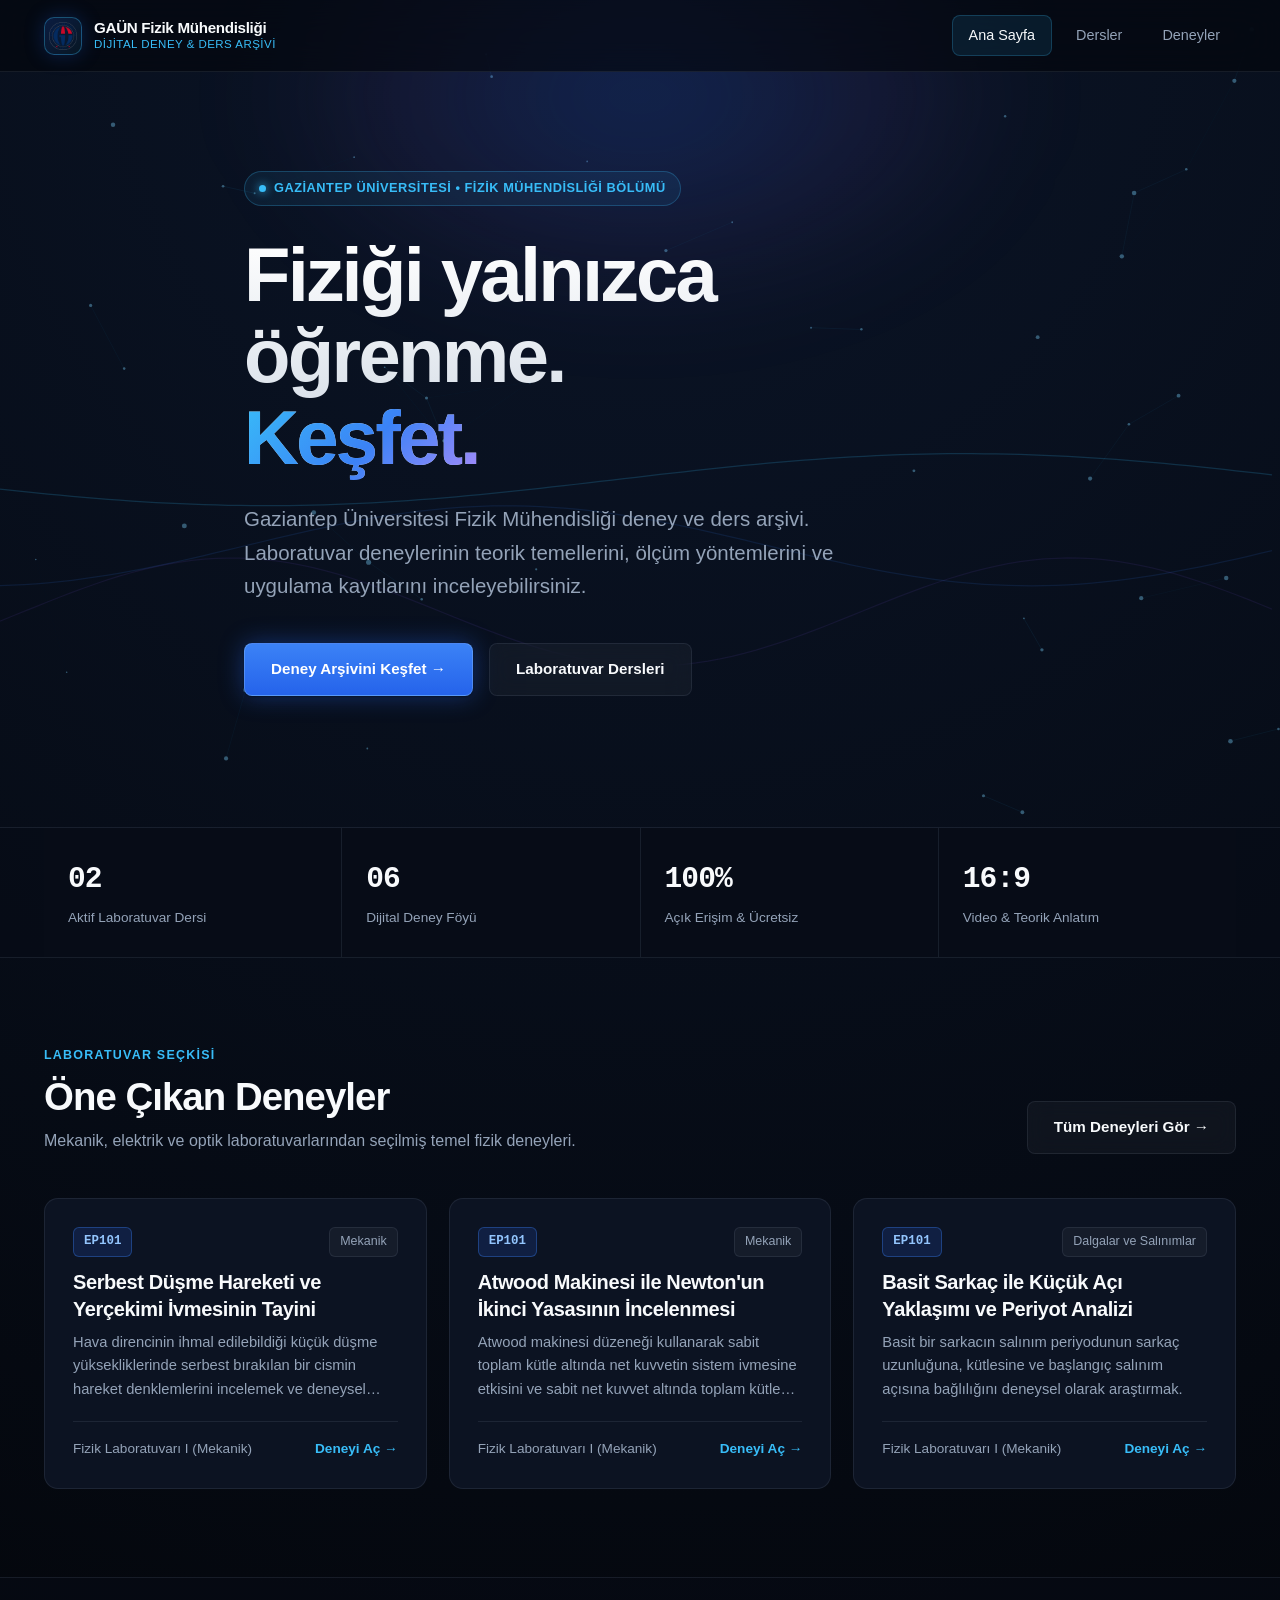
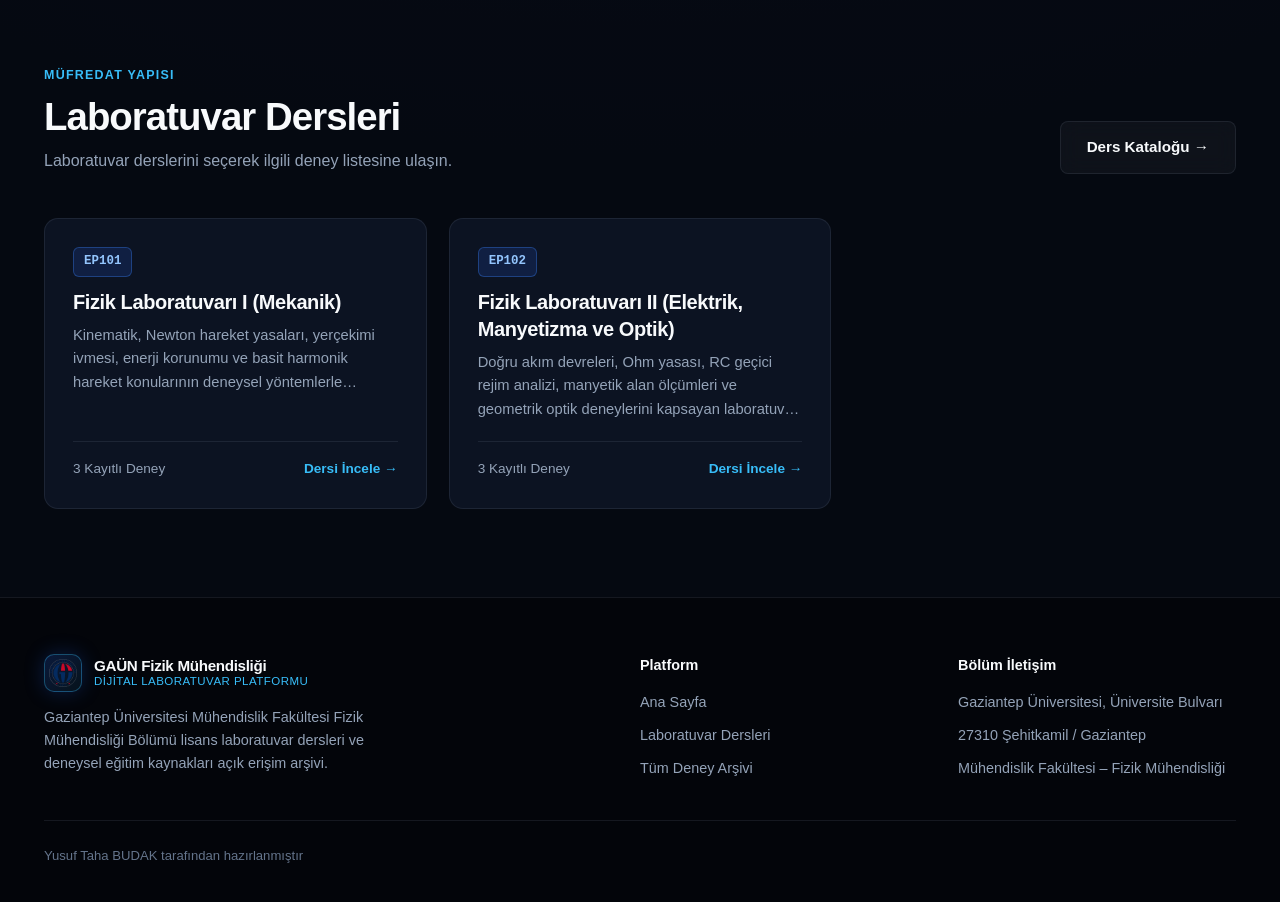
==== index.html @ 33b79657 "Gaün Fizik Müh. Video ve Deney Sitesi" ====
<!DOCTYPE html>
<html lang="tr">
<head>
  <meta charset="UTF-8">
  <meta name="viewport" content="width=device-width, initial-scale=1.0">
  <meta name="description" content="Gaziantep Üniversitesi Fizik Mühendisliği Bölümü dijital deney föyleri, teorik altyapı ve laboratuvar video arşivi.">
  <title>GAÜN Fizik Mühendisliği – Dijital Deney ve Ders Arşivi</title>
  <link rel="stylesheet" href="assets/css/style.css">
</head>
<body data-page="home">
  <header class="site-header">
    <div class="container header-inner">
      <a href="index.html" class="brand" aria-label="GAÜN Fizik Mühendisliği Ana Sayfa">
        <div class="brand-mark">
          <img src="assets/images/logo.png" alt="GAÜN Fizik Mühendisliği Logo">
        </div>
        <div class="brand-text">
          <span class="brand-title">GAÜN Fizik Mühendisliği</span>
          <span class="brand-sub">Dijital Deney &amp; Ders Arşivi</span>
        </div>
      </a>

      <button class="mobile-toggle" aria-label="Menüyü Aç/Kapat" aria-expanded="false">
        <svg width="22" height="22" viewBox="0 0 24 24" fill="none" stroke="currentColor" stroke-width="2">
          <line x1="3" y1="6" x2="21" y2="6"></line>
          <line x1="3" y1="12" x2="21" y2="12"></line>
          <line x1="3" y1="18" x2="21" y2="18"></line>
        </svg>
      </button>

      <nav class="nav-links" aria-label="Ana Menü">
        <a href="index.html" class="nav-link active">Ana Sayfa</a>
        <a href="dersler.html" class="nav-link">Dersler</a>
        <a href="deneyler.html" class="nav-link">Deneyler</a>
      </nav>
    </div>
  </header>

  <main>
    <!-- Sinematik Hero Bölümü -->
    <section class="hero">
      <canvas id="physics-canvas" aria-hidden="true"></canvas>
      <div class="hero-glow" aria-hidden="true"></div>
      <div class="container hero-content">
        <div class="hero-badge">
          <span class="pulse-dot"></span>
          <span>GAZİANTEP ÜNİVERSİTESİ • FİZİK MÜHENDİSLİĞİ BÖLÜMÜ</span>
        </div>
        <h1 class="hero-title">Fiziği yalnızca öğrenme.<br><span>Keşfet.</span></h1>
        <p class="hero-subtitle">
          Gaziantep Üniversitesi Fizik Mühendisliği deney ve ders arşivi. Laboratuvar deneylerinin teorik temellerini, ölçüm yöntemlerini ve uygulama kayıtlarını inceleyebilirsiniz.
        </p>
        <div class="hero-actions">
          <a href="deneyler.html" class="btn btn-primary">Deney Arşivini Keşfet →</a>
          <a href="dersler.html" class="btn btn-secondary">Laboratuvar Dersleri</a>
        </div>
      </div>
    </section>

    <!-- Canlı İstatistik Şeridi -->
    <section class="stats-bar" aria-label="Arşiv Özeti">
      <div class="container">
        <div class="stats-grid">
          <div class="stat-item">
            <span class="stat-value" id="stat-courses">--</span>
            <span class="stat-label">Aktif Laboratuvar Dersi</span>
          </div>
          <div class="stat-item">
            <span class="stat-value" id="stat-experiments">--</span>
            <span class="stat-label">Dijital Deney Föyü</span>
          </div>
          <div class="stat-item">
            <span class="stat-value">100%</span>
            <span class="stat-label">Açık Erişim &amp; Ücretsiz</span>
          </div>
          <div class="stat-item">
            <span class="stat-value">16:9</span>
            <span class="stat-label">Video &amp; Teorik Anlatım</span>
          </div>
        </div>
      </div>
    </section>

    <!-- Öne Çıkan Deneyler -->
    <section class="section">
      <div class="container">
        <div class="section-header">
          <div>
            <span class="section-eyebrow">Laboratuvar Seçkisi</span>
            <h2 class="section-title">Öne Çıkan Deneyler</h2>
            <p class="section-desc">Mekanik, elektrik ve optik laboratuvarlarından seçilmiş temel fizik deneyleri.</p>
          </div>
          <a href="deneyler.html" class="btn btn-secondary">Tüm Deneyleri Gör →</a>
        </div>
        <div class="cards-grid" id="featured-experiments">
          <div class="skeleton"></div>
          <div class="skeleton"></div>
          <div class="skeleton"></div>
        </div>
      </div>
    </section>

    <!-- Laboratuvar Dersleri -->
    <section class="section" style="border-top: 1px solid var(--border-hairline); background: rgba(7, 12, 23, 0.45);">
      <div class="container">
        <div class="section-header">
          <div>
            <span class="section-eyebrow">Müfredat Yapısı</span>
            <h2 class="section-title">Laboratuvar Dersleri</h2>
            <p class="section-desc">Laboratuvar derslerini seçerek ilgili deney listesine ulaşın.</p>
          </div>
          <a href="dersler.html" class="btn btn-secondary">Ders Kataloğu →</a>
        </div>
        <div class="cards-grid" id="home-courses">
          <div class="skeleton"></div>
          <div class="skeleton"></div>
        </div>
      </div>
    </section>
  </main>

  <footer class="site-footer">
    <div class="container">
      <div class="footer-grid">
        <div>
          <div class="brand" style="margin-bottom: 14px;">
            <div class="brand-mark">
              <img src="assets/images/logo.png" alt="GAÜN Fizik Mühendisliği Logo">
            </div>
            <div class="brand-text">
              <span class="brand-title">GAÜN Fizik Mühendisliği</span>
              <span class="brand-sub">Dijital Laboratuvar Platformu</span>
            </div>
          </div>
          <p style="color: var(--text-secondary); font-size: 0.9rem; max-width: 380px;">
            Gaziantep Üniversitesi Mühendislik Fakültesi Fizik Mühendisliği Bölümü lisans laboratuvar dersleri ve deneysel eğitim kaynakları açık erişim arşivi.
          </p>
        </div>

        <div>
          <h4 class="footer-title">Platform</h4>
          <ul class="footer-links">
            <li><a href="index.html">Ana Sayfa</a></li>
            <li><a href="dersler.html">Laboratuvar Dersleri</a></li>
            <li><a href="deneyler.html">Tüm Deney Arşivi</a></li>
          </ul>
        </div>

        <div>
          <h4 class="footer-title">Bölüm İletişim</h4>
          <ul class="footer-links">
            <li>Gaziantep Üniversitesi, Üniversite Bulvarı</li>
            <li>27310 Şehitkamil / Gaziantep</li>
            <li>Mühendislik Fakültesi – Fizik Mühendisliği</li>
          </ul>
        </div>
      </div>

      <div class="footer-bottom">
        <span>Yusuf Taha BUDAK tarafından hazırlanmıştır</span>
      </div>
    </div>
  </footer>
  <script src="assets/js/app.js"></script>
</body>
</html>
---- assets/css/style.css ----
/* ==========================================================================
   GAÜN FİZİK MÜHENDİSLİĞİ – DİJİTAL DENEY VE DERS ARŞİVİ
   Tasarım Sistemi: Linear (Hassasiyet) + Apple (Sinematik Akış) + Lusion (Bilimsel Derinlik)
   ========================================================================== */

:root {
  /* Ana Renk Paleti */
  --bg-void: #04070d;
  --bg-navy: #070c17;
  --bg-surface: #0c1322;
  --bg-surface-elevated: #111b30;
  --bg-glass: rgba(12, 19, 34, 0.72);
  
  /* Vurgu Renkleri */
  --accent-electric: #2563eb;
  --accent-electric-bright: #3b82f6;
  --accent-ice: #38bdf8;
  --accent-ice-glow: rgba(56, 189, 248, 0.18);
  --accent-violet-subtle: rgba(139, 92, 246, 0.14);
  
  /* Metin Hiyerarşisi */
  --text-primary: #f8fafc;
  --text-secondary: #94a3b8;
  --text-muted: #64748b;
  
  /* Kenarlıklar ve Işık Çizgileri */
  --border-hairline: rgba(148, 163, 184, 0.12);
  --border-glow: rgba(56, 189, 248, 0.35);
  
  /* Tipografi (Yerel sistem fallback destekli) */
  --font-sans: 'Inter', 'Geist', -apple-system, BlinkMacSystemFont, 'Segoe UI', Roboto, Oxygen, Ubuntu, Cantarell, sans-serif;
  --font-mono: 'JetBrains Mono', 'Fira Code', ui-monospace, SFMono-Regular, Menlo, Monaco, Consolas, monospace;
  
  /* Boyutlandırma ve Geçişler */
  --container-max: 1240px;
  --header-height: 72px;
  --radius-sm: 8px;
  --radius-md: 14px;
  --radius-lg: 22px;
  --ease-out-expo: cubic-bezier(0.16, 1, 0.3, 1);
  --transition-fast: 0.2s var(--ease-out-expo);
  --transition-smooth: 0.45s var(--ease-out-expo);
}

/* Temel Sıfırlama */
*, *::before, *::after {
  box-sizing: border-box;
  margin: 0;
  padding: 0;
}

html {
  scroll-behavior: smooth;
  background-color: var(--bg-void);
  color: var(--text-primary);
  font-family: var(--font-sans);
  font-size: 16px;
  line-height: 1.6;
  -webkit-font-smoothing: antialiased;
  -moz-osx-font-smoothing: grayscale;
  font-variant-numeric: tabular-nums;
}

body {
  min-height: 100vh;
  display: flex;
  flex-direction: column;
  background: radial-gradient(circle at 50% 0%, #0b1528 0%, var(--bg-void) 68%);
  overflow-x: hidden;
  position: relative;
}

/* Hareket Azaltma Tercihi (Erişilebilirlik) */
@media (prefers-reduced-motion: reduce) {
  *, *::before, *::after {
    animation-duration: 0.01ms !important;
    animation-iteration-count: 1 !important;
    transition-duration: 0.01ms !important;
    scroll-behavior: auto !important;
  }
}

a {
  color: inherit;
  text-decoration: none;
}

button, input, select {
  font-family: inherit;
  color: inherit;
}

/* Konteyner */
.container {
  width: 100%;
  max-width: var(--container-max);
  margin: 0 auto;
  padding: 0 24px;
}

/* ==========================================================================
   AKILLI NAVİGASYON HEADER (Linear + Apple Glass)
   ========================================================================== */
.site-header {
  position: fixed;
  top: 0;
  left: 0;
  right: 0;
  height: var(--header-height);
  z-index: 1000;
  background: rgba(4, 7, 13, 0.65);
  backdrop-filter: blur(18px);
  -webkit-backdrop-filter: blur(18px);
  border-bottom: 1px solid var(--border-hairline);
  transition: background var(--transition-fast), border-color var(--transition-fast);
}

.site-header.scrolled {
  background: rgba(4, 7, 13, 0.88);
  border-bottom-color: rgba(56, 189, 248, 0.2);
}

.header-inner {
  height: 100%;
  display: flex;
  align-items: center;
  justify-content: space-between;
}

.brand {
  display: flex;
  align-items: center;
  gap: 12px;
  font-weight: 600;
  letter-spacing: -0.02em;
}

.brand-mark {
  width: 38px;
  height: 38px;
  border-radius: 10px;
  background: linear-gradient(135deg, rgba(37, 99, 235, 0.22), rgba(56, 189, 248, 0.08));
  border: 1px solid rgba(56, 189, 248, 0.35);
  display: flex;
  align-items: center;
  justify-content: center;
  overflow: hidden;
  padding: 4px;
  box-shadow: 0 0 20px rgba(37, 99, 235, 0.25);
  flex-shrink: 0;
}

.brand-mark img {
  width: 100%;
  height: 100%;
  object-fit: contain;
  display: block;
}

.brand-text {
  display: flex;
  flex-direction: column;
  line-height: 1.2;
}

.brand-title {
  font-size: 0.95rem;
  font-weight: 700;
  color: var(--text-primary);
}

.brand-sub {
  font-size: 0.72rem;
  color: var(--accent-ice);
  font-weight: 500;
  letter-spacing: 0.04em;
  text-transform: uppercase;
}

.nav-links {
  display: flex;
  align-items: center;
  gap: 8px;
}

.nav-link {
  padding: 8px 16px;
  border-radius: var(--radius-sm);
  font-size: 0.9rem;
  font-weight: 500;
  color: var(--text-secondary);
  transition: color var(--transition-fast), background var(--transition-fast);
  position: relative;
}

.nav-link:hover {
  color: var(--text-primary);
  background: rgba(255, 255, 255, 0.04);
}

.nav-link.active {
  color: var(--text-primary);
  background: rgba(56, 189, 248, 0.1);
  border: 1px solid rgba(56, 189, 248, 0.22);
}

/* Mobil Menü Butonu */
.mobile-toggle {
  display: none;
  background: rgba(255, 255, 255, 0.05);
  border: 1px solid var(--border-hairline);
  border-radius: var(--radius-sm);
  padding: 8px 10px;
  cursor: pointer;
  color: var(--text-primary);
}

@media (max-width: 768px) {
  .mobile-toggle {
    display: flex;
    align-items: center;
    justify-content: center;
  }
  .nav-links {
    position: fixed;
    top: var(--header-height);
    left: 0;
    right: 0;
    background: rgba(7, 12, 23, 0.97);
    backdrop-filter: blur(20px);
    flex-direction: column;
    align-items: stretch;
    padding: 20px 24px;
    gap: 10px;
    border-bottom: 1px solid var(--border-hairline);
    transform: translateY(-120%);
    opacity: 0;
    pointer-events: none;
    transition: transform var(--transition-smooth), opacity var(--transition-smooth);
  }
  .nav-links.open {
    transform: translateY(0);
    opacity: 1;
    pointer-events: auto;
  }
  .nav-link {
    padding: 12px 16px;
    font-size: 1rem;
  }
}

/* ==========================================================================
   HERO BÖLÜMÜ (Apple Sinematik + Lusion Dalga/Alan Canvas)
   ========================================================================== */
.hero {
  position: relative;
  min-height: 92vh;
  padding-top: calc(var(--header-height) + 48px);
  padding-bottom: 80px;
  display: flex;
  align-items: center;
  overflow: hidden;
  border-bottom: 1px solid var(--border-hairline);
}

#physics-canvas {
  position: absolute;
  inset: 0;
  width: 100%;
  height: 100%;
  z-index: 0;
  pointer-events: none;
  opacity: 0.85;
}

.hero-glow {
  position: absolute;
  top: -15%;
  left: 50%;
  transform: translateX(-50%);
  width: 780px;
  height: 440px;
  background: radial-gradient(ellipse at center, rgba(37, 99, 235, 0.22), rgba(139, 92, 246, 0.08) 45%, transparent 72%);
  filter: blur(50px);
  z-index: 0;
  pointer-events: none;
}

.hero-content {
  position: relative;
  z-index: 2;
  max-width: 840px;
}

.hero-badge {
  display: inline-flex;
  align-items: center;
  gap: 8px;
  padding: 6px 14px;
  border-radius: 999px;
  background: rgba(56, 189, 248, 0.08);
  border: 1px solid rgba(56, 189, 248, 0.25);
  color: var(--accent-ice);
  font-size: 0.8rem;
  font-weight: 600;
  letter-spacing: 0.04em;
  margin-bottom: 28px;
}

.pulse-dot {
  width: 7px;
  height: 7px;
  border-radius: 50%;
  background: var(--accent-ice);
  box-shadow: 0 0 10px var(--accent-ice);
}

.hero-title {
  font-size: clamp(2.6rem, 6vw, 4.75rem);
  font-weight: 800;
  line-height: 1.07;
  letter-spacing: -0.035em;
  margin-bottom: 24px;
  background: linear-gradient(180deg, #ffffff 0%, #cbd5e1 100%);
  -webkit-background-clip: text;
  -webkit-text-fill-color: transparent;
}

.hero-title span {
  background: linear-gradient(135deg, #38bdf8 0%, #3b82f6 55%, #a78bfa 100%);
  -webkit-background-clip: text;
  -webkit-text-fill-color: transparent;
}

.hero-subtitle {
  font-size: clamp(1.05rem, 2vw, 1.28rem);
  color: var(--text-secondary);
  max-width: 640px;
  line-height: 1.65;
  margin-bottom: 40px;
}

.hero-actions {
  display: flex;
  flex-wrap: wrap;
  gap: 16px;
}

/* Butonlar */
.btn {
  display: inline-flex;
  align-items: center;
  justify-content: center;
  gap: 10px;
  padding: 13px 26px;
  border-radius: var(--radius-sm);
  font-size: 0.95rem;
  font-weight: 600;
  cursor: pointer;
  transition: all var(--transition-fast);
  border: 1px solid transparent;
}

.btn-primary {
  background: linear-gradient(180deg, #3b82f6 0%, #2563eb 100%);
  color: #ffffff;
  box-shadow: 0 1px 2px rgba(0, 0, 0, 0.4), 0 0 24px rgba(37, 99, 235, 0.4);
  border-color: rgba(147, 197, 253, 0.35);
}

.btn-primary:hover {
  transform: translateY(-2px);
  box-shadow: 0 6px 28px rgba(56, 189, 248, 0.45);
}

.btn-secondary {
  background: rgba(255, 255, 255, 0.04);
  color: var(--text-primary);
  border-color: var(--border-hairline);
  backdrop-filter: blur(10px);
}

.btn-secondary:hover {
  background: rgba(255, 255, 255, 0.08);
  border-color: rgba(56, 189, 248, 0.35);
  transform: translateY(-2px);
}

/* ==========================================================================
   İSTATİSTİK ŞERİDİ & BÖLÜM YAPISI
   ========================================================================== */
.stats-bar {
  border-bottom: 1px solid var(--border-hairline);
  background: rgba(7, 12, 23, 0.55);
}

.stats-grid {
  display: grid;
  grid-template-columns: repeat(4, 1fr);
  gap: 1px;
  background: var(--border-hairline);
}

.stat-item {
  background: var(--bg-navy);
  padding: 28px 24px;
  display: flex;
  flex-direction: column;
  gap: 4px;
}

.stat-value {
  font-size: 1.85rem;
  font-weight: 700;
  letter-spacing: -0.03em;
  color: var(--text-primary);
  font-family: var(--font-mono);
}

.stat-label {
  font-size: 0.85rem;
  color: var(--text-secondary);
}

@media (max-width: 768px) {
  .stats-grid {
    grid-template-columns: repeat(2, 1fr);
  }
}

.section {
  padding: 88px 0;
}

.section-header {
  display: flex;
  align-items: flex-end;
  justify-content: space-between;
  gap: 20px;
  margin-bottom: 44px;
  flex-wrap: wrap;
}

.section-eyebrow {
  font-size: 0.78rem;
  font-weight: 700;
  text-transform: uppercase;
  letter-spacing: 0.1em;
  color: var(--accent-ice);
  margin-bottom: 8px;
  display: block;
}

.section-title {
  font-size: clamp(1.75rem, 3.2vw, 2.4rem);
  font-weight: 700;
  letter-spacing: -0.025em;
  line-height: 1.2;
}

.section-desc {
  color: var(--text-secondary);
  max-width: 560px;
  margin-top: 8px;
}

/* ==========================================================================
   KART TASARIMLARI (Linear Hairline + Lusion Mouse Spotlight)
   ========================================================================== */
.cards-grid {
  display: grid;
  grid-template-columns: repeat(auto-fill, minmax(340px, 1fr));
  gap: 22px;
}

@media (max-width: 480px) {
  .cards-grid {
    grid-template-columns: 1fr;
  }
}

.card {
  position: relative;
  background: var(--bg-surface);
  border: 1px solid var(--border-hairline);
  border-radius: var(--radius-md);
  padding: 28px;
  display: flex;
  flex-direction: column;
  justify-content: space-between;
  gap: 20px;
  transition: transform var(--transition-smooth), border-color var(--transition-fast), box-shadow var(--transition-smooth);
  overflow: hidden;
}

.card::before {
  content: "";
  position: absolute;
  inset: 0;
  background: radial-gradient(500px circle at var(--mouse-x, 50%) var(--mouse-y, 0%), rgba(56, 189, 248, 0.09), transparent 45%);
  opacity: 0;
  transition: opacity 0.3s ease;
  pointer-events: none;
}

.card:hover {
  transform: translateY(-4px);
  border-color: var(--border-glow);
  box-shadow: 0 18px 40px -15px rgba(2, 6, 23, 0.9), 0 0 24px rgba(37, 99, 235, 0.12);
}

.card:hover::before {
  opacity: 1;
}

.card-meta-top {
  display: flex;
  align-items: center;
  justify-content: space-between;
  gap: 10px;
  flex-wrap: wrap;
}

.code-badge {
  font-family: var(--font-mono);
  font-size: 0.78rem;
  font-weight: 600;
  padding: 4px 10px;
  border-radius: 6px;
  background: rgba(37, 99, 235, 0.16);
  border: 1px solid rgba(59, 130, 246, 0.35);
  color: #93c5fd;
}

.term-badge {
  font-size: 0.78rem;
  color: var(--text-secondary);
  background: rgba(255, 255, 255, 0.04);
  padding: 4px 10px;
  border-radius: 6px;
  border: 1px solid var(--border-hairline);
}

.card-title {
  font-size: 1.25rem;
  font-weight: 700;
  letter-spacing: -0.02em;
  color: var(--text-primary);
  margin-top: 12px;
  line-height: 1.35;
}

.card-desc {
  font-size: 0.92rem;
  color: var(--text-secondary);
  line-height: 1.6;
  margin-top: 8px;
  display: -webkit-box;
  -webkit-line-clamp: 3;
  -webkit-box-orient: vertical;
  overflow: hidden;
}

.card-footer {
  padding-top: 16px;
  border-top: 1px solid var(--border-hairline);
  display: flex;
  align-items: center;
  justify-content: space-between;
  gap: 12px;
  font-size: 0.85rem;
  color: var(--text-secondary);
}

.card-action {
  color: var(--accent-ice);
  font-weight: 600;
  display: inline-flex;
  align-items: center;
  gap: 6px;
  white-space: nowrap;
  transition: gap var(--transition-fast);
}

.card:hover .card-action {
  gap: 10px;
}

/* ==========================================================================
   FİLTRELEME ÇUBUĞU
   ========================================================================== */
.page-hero {
  padding-top: calc(var(--header-height) + 56px);
  padding-bottom: 44px;
  border-bottom: 1px solid var(--border-hairline);
  background: linear-gradient(180deg, rgba(12, 19, 34, 0.8) 0%, rgba(4, 7, 13, 0) 100%);
}

.filter-bar {
  display: grid;
  grid-template-columns: 1fr 1fr;
  gap: 14px;
  margin-bottom: 36px;
  background: var(--bg-surface);
  padding: 18px;
  border-radius: var(--radius-md);
  border: 1px solid var(--border-hairline);
}

@media (max-width: 560px) {
  .filter-bar {
    grid-template-columns: 1fr;
  }
}

.input-control, .select-control {
  width: 100%;
  background: var(--bg-navy);
  border: 1px solid var(--border-hairline);
  border-radius: var(--radius-sm);
  padding: 11px 14px;
  font-size: 0.92rem;
  color: var(--text-primary);
  outline: none;
  transition: border-color var(--transition-fast), box-shadow var(--transition-fast);
}

.input-control:focus, .select-control:focus {
  border-color: var(--accent-ice);
  box-shadow: 0 0 0 3px rgba(56, 189, 248, 0.14);
}

/* ==========================================================================
   DENEY DETAY SAYFASI & VİDEO OYNATICI
   ========================================================================== */
.breadcrumb {
  display: flex;
  align-items: center;
  flex-wrap: wrap;
  gap: 8px;
  font-size: 0.85rem;
  color: var(--text-secondary);
  margin-bottom: 24px;
}

.breadcrumb a:hover {
  color: var(--accent-ice);
}

.detail-header {
  margin-bottom: 36px;
}

.detail-title {
  font-size: clamp(2rem, 4vw, 3.1rem);
  font-weight: 800;
  letter-spacing: -0.03em;
  line-height: 1.15;
  margin: 14px 0 20px;
}

.meta-pills {
  display: flex;
  flex-wrap: wrap;
  gap: 12px;
}

.meta-pill {
  display: inline-flex;
  align-items: center;
  gap: 8px;
  padding: 8px 14px;
  background: var(--bg-surface);
  border: 1px solid var(--border-hairline);
  border-radius: var(--radius-sm);
  font-size: 0.88rem;
  color: var(--text-secondary);
}

.meta-pill strong {
  color: var(--text-primary);
  font-weight: 600;
}

/* Responsive 16:9 Video Alanı */
.video-stage {
  background: #020408;
  border: 1px solid var(--border-hairline);
  border-radius: var(--radius-lg);
  overflow: hidden;
  box-shadow: 0 24px 60px rgba(0, 0, 0, 0.75);
  margin-bottom: 44px;
}

.video-aspect {
  position: relative;
  width: 100%;
  padding-top: 56.25%;
  background: radial-gradient(circle at center, #0c1629 0%, #03060c 100%);
}

.video-aspect video,
.video-aspect iframe {
  position: absolute;
  inset: 0;
  width: 100%;
  height: 100%;
  border: 0;
  object-fit: contain;
}

.video-placeholder {
  position: absolute;
  inset: 0;
  display: flex;
  flex-direction: column;
  align-items: center;
  justify-content: center;
  text-align: center;
  padding: 24px;
  gap: 14px;
}

.video-caption {
  padding: 14px 22px;
  background: var(--bg-surface);
  border-top: 1px solid var(--border-hairline);
  display: flex;
  align-items: center;
  justify-content: space-between;
  font-size: 0.85rem;
  color: var(--text-secondary);
}

/* Uyarı Kutusu */
.warning-banner {
  background: rgba(245, 158, 11, 0.09);
  border: 1px solid rgba(245, 158, 11, 0.35);
  border-left: 4px solid #f59e0b;
  border-radius: var(--radius-md);
  padding: 18px 22px;
  margin-bottom: 36px;
  display: flex;
  gap: 14px;
  align-items: flex-start;
  color: #fde68a;
}

/* İçerik Izgarası */
.experiment-layout {
  display: grid;
  grid-template-columns: 2fr 1fr;
  gap: 32px;
  align-items: start;
}

@media (max-width: 920px) {
  .experiment-layout {
    grid-template-columns: 1fr;
  }
}

.content-block {
  background: var(--bg-surface);
  border: 1px solid var(--border-hairline);
  border-radius: var(--radius-md);
  padding: 30px;
  margin-bottom: 24px;
}

.content-block h2 {
  font-size: 1.25rem;
  font-weight: 700;
  letter-spacing: -0.015em;
  margin-bottom: 16px;
  display: flex;
  align-items: center;
  gap: 10px;
  color: var(--text-primary);
}

.content-block p {
  color: var(--text-secondary);
  line-height: 1.78;
  white-space: pre-line;
}

.quantities-list {
  display: flex;
  flex-wrap: wrap;
  gap: 10px;
}

.quantity-tag {
  font-family: var(--font-mono);
  font-size: 0.85rem;
  padding: 8px 14px;
  border-radius: var(--radius-sm);
  background: rgba(56, 189, 248, 0.08);
  border: 1px solid rgba(56, 189, 248, 0.25);
  color: #bae6fd;
}

.materials-list {
  list-style: none;
  display: flex;
  flex-direction: column;
  gap: 10px;
}

.materials-list li {
  padding: 10px 14px;
  background: var(--bg-navy);
  border: 1px solid var(--border-hairline);
  border-radius: var(--radius-sm);
  color: var(--text-secondary);
  font-size: 0.92rem;
  display: flex;
  align-items: center;
  gap: 10px;
}

.materials-list li::before {
  content: "";
  width: 6px;
  height: 6px;
  border-radius: 50%;
  background: var(--accent-ice);
  flex-shrink: 0;
}

.steps-list {
  list-style: none;
  counter-reset: step-counter;
  display: flex;
  flex-direction: column;
  gap: 16px;
}

.steps-list li {
  counter-increment: step-counter;
  position: relative;
  padding: 18px 20px 18px 56px;
  background: var(--bg-navy);
  border: 1px solid var(--border-hairline);
  border-radius: var(--radius-sm);
  color: var(--text-secondary);
  line-height: 1.68;
}

.steps-list li::before {
  content: counter(step-counter);
  position: absolute;
  left: 16px;
  top: 17px;
  width: 28px;
  height: 28px;
  border-radius: 50%;
  background: rgba(37, 99, 235, 0.2);
  border: 1px solid rgba(59, 130, 246, 0.45);
  color: #93c5fd;
  font-family: var(--font-mono);
  font-size: 0.82rem;
  font-weight: 700;
  display: grid;
  place-items: center;
}

/* ==========================================================================
   SKELETON LOADING & BOŞ DURUMLAR
   ========================================================================== */
.skeleton {
  background: linear-gradient(90deg, var(--bg-surface) 25%, var(--bg-surface-elevated) 50%, var(--bg-surface) 75%);
  background-size: 200% 100%;
  animation: shimmer 1.6s infinite;
  border-radius: var(--radius-md);
  min-height: 210px;
  border: 1px solid var(--border-hairline);
}

@keyframes shimmer {
  0% { background-position: 200% 0; }
  100% { background-position: -200% 0; }
}

.empty-state {
  grid-column: 1 / -1;
  text-align: center;
  padding: 64px 24px;
  background: var(--bg-surface);
  border: 1px dashed var(--border-hairline);
  border-radius: var(--radius-md);
  color: var(--text-secondary);
}

.empty-state h3 {
  color: var(--text-primary);
  margin-bottom: 8px;
}

/* Scroll Reveal Animasyonu */
.reveal {
  opacity: 0;
  transform: translateY(18px);
  transition: opacity 0.6s var(--ease-out-expo), transform 0.6s var(--ease-out-expo);
}

.reveal.visible {
  opacity: 1;
  transform: translateY(0);
}

/* ==========================================================================
   PROFESYONEL FOOTER
   ========================================================================== */
.site-footer {
  margin-top: auto;
  border-top: 1px solid var(--border-hairline);
  background: #03050a;
  padding: 56px 0 36px;
}

.footer-grid {
  display: grid;
  grid-template-columns: 2fr 1fr 1fr;
  gap: 40px;
  margin-bottom: 40px;
}

@media (max-width: 768px) {
  .footer-grid {
    grid-template-columns: 1fr;
    gap: 28px;
  }
}

.footer-title {
  font-size: 0.9rem;
  font-weight: 700;
  color: var(--text-primary);
  margin-bottom: 14px;
}

.footer-links {
  list-style: none;
  display: flex;
  flex-direction: column;
  gap: 10px;
  font-size: 0.9rem;
  color: var(--text-secondary);
}

.footer-links a:hover {
  color: var(--accent-ice);
}

.footer-bottom {
  padding-top: 24px;
  border-top: 1px solid var(--border-hairline);
  display: flex;
  justify-content: space-between;
  align-items: center;
  flex-wrap: wrap;
  gap: 12px;
  font-size: 0.82rem;
  color: var(--text-muted);
}
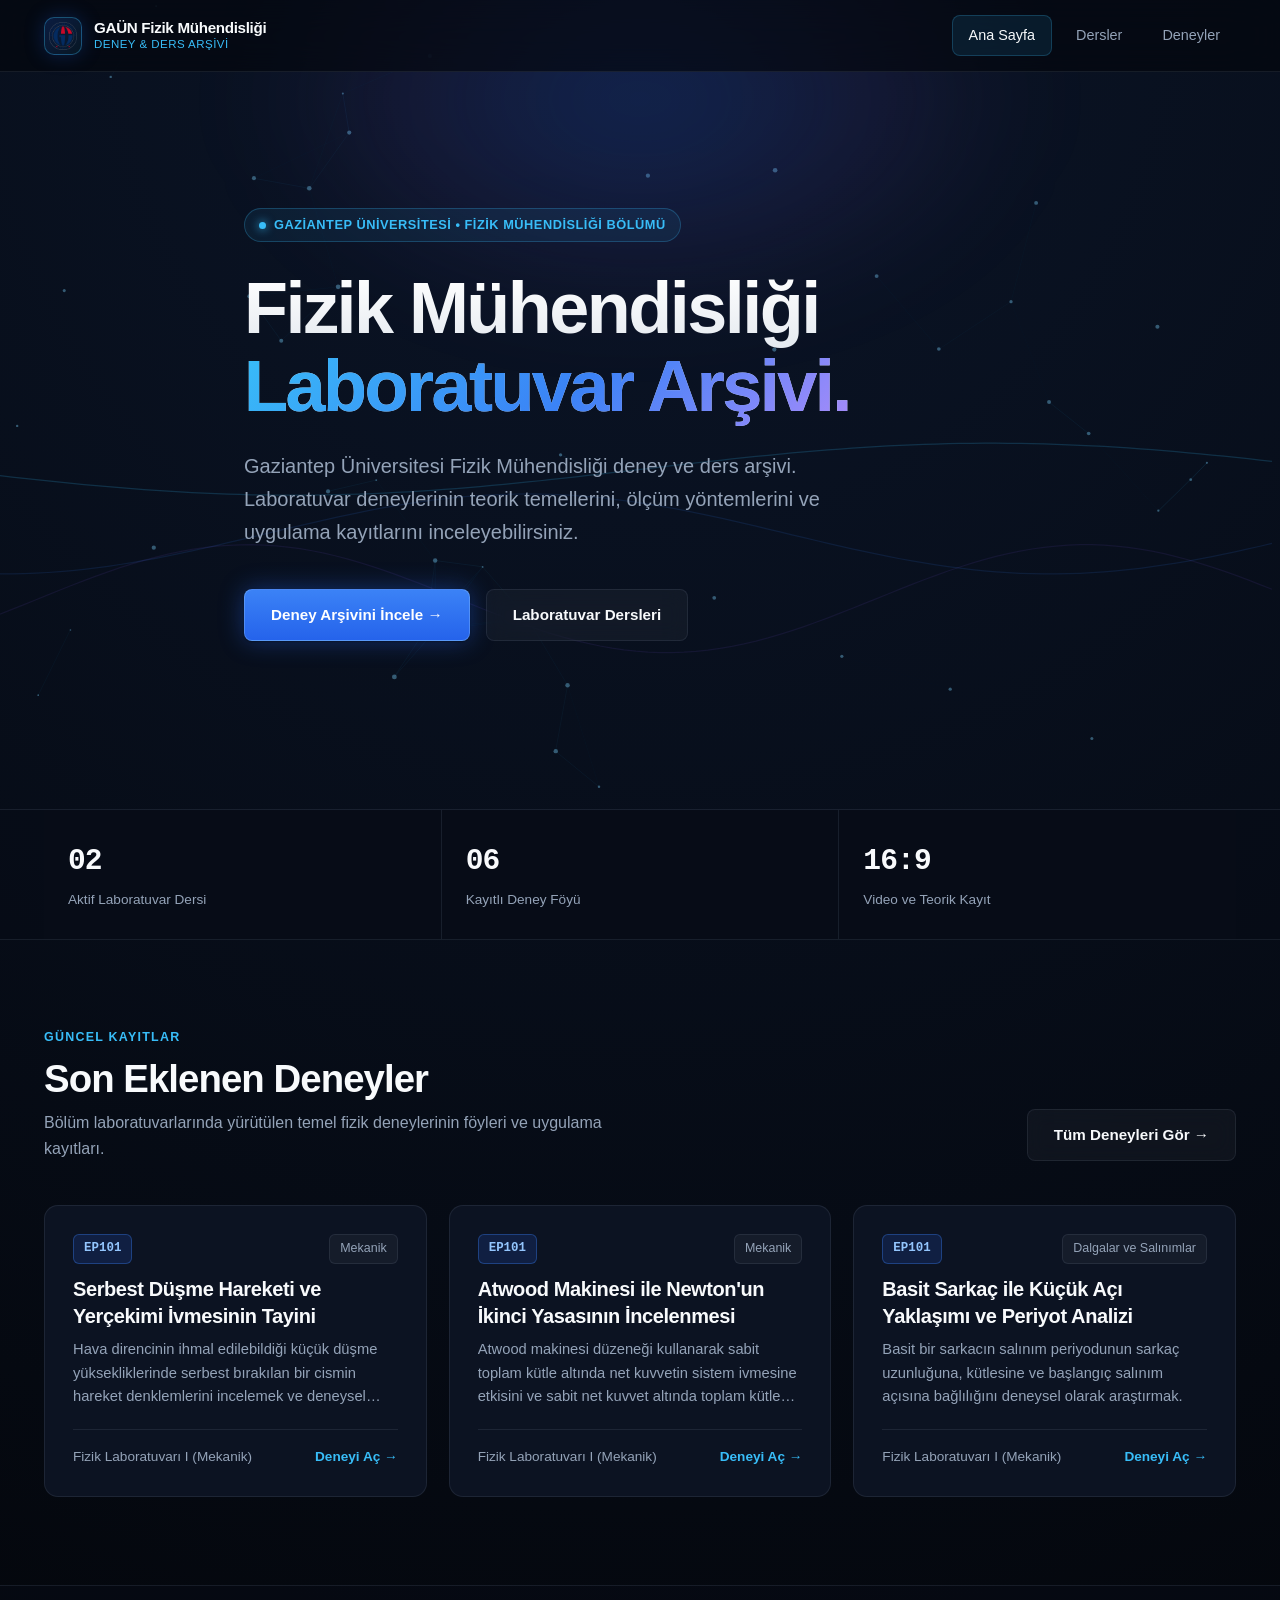
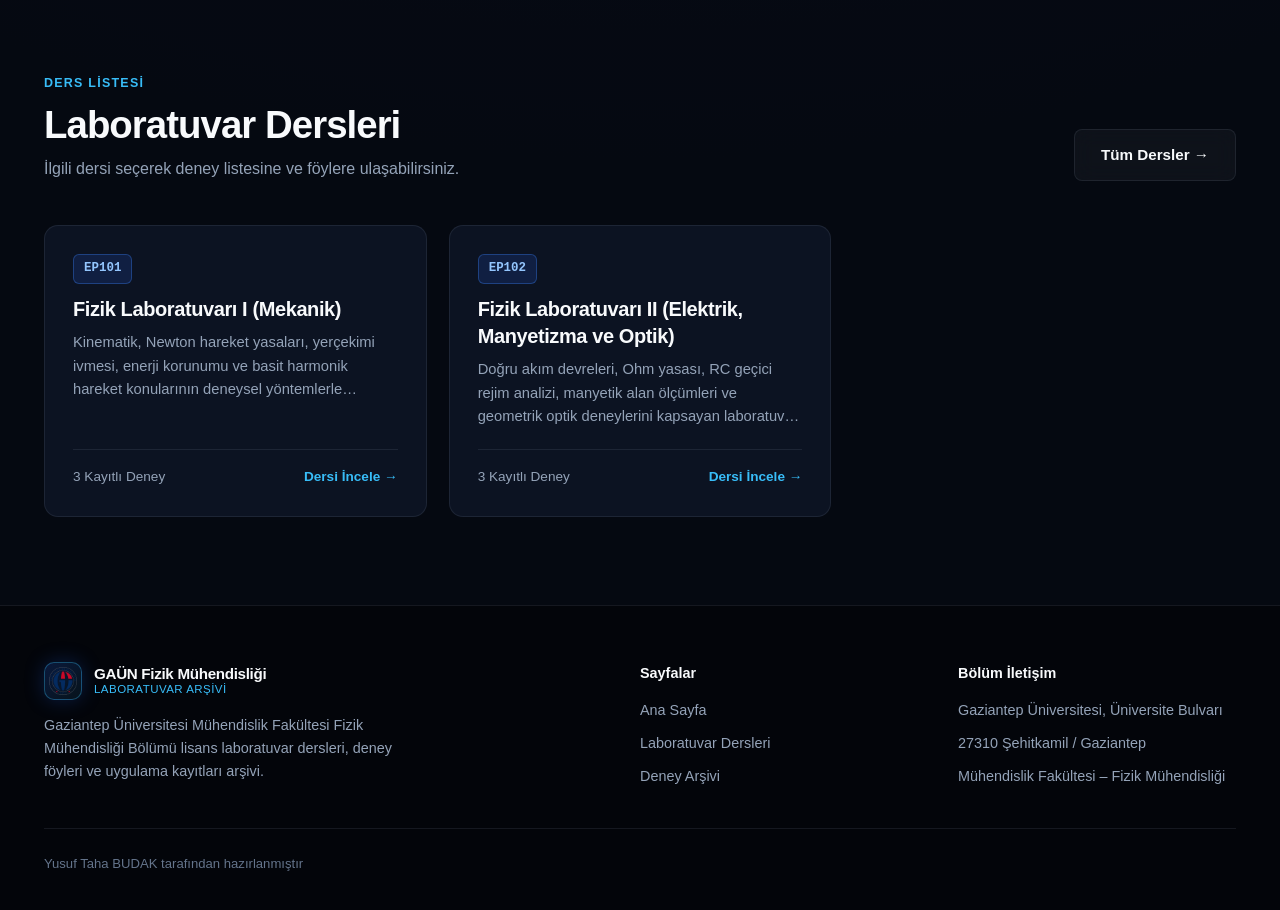
==== commit eb364640: "Bug Fix Hatalar Düzeltildi." ====
--- a/index.html
+++ b/index.html
@@ -3,8 +3,8 @@
 <head>
   <meta charset="UTF-8">
   <meta name="viewport" content="width=device-width, initial-scale=1.0">
-  <meta name="description" content="Gaziantep Üniversitesi Fizik Mühendisliği Bölümü dijital deney föyleri, teorik altyapı ve laboratuvar video arşivi.">
-  <title>GAÜN Fizik Mühendisliği – Dijital Deney ve Ders Arşivi</title>
+  <meta name="description" content="Gaziantep Üniversitesi Fizik Mühendisliği Bölümü deney föyleri, teorik altyapı ve laboratuvar video arşivi.">
+  <title>GAÜN Fizik Mühendisliği – Deney ve Ders Arşivi</title>
   <link rel="stylesheet" href="assets/css/style.css">
 </head>
 <body data-page="home">
@@ -16,7 +16,7 @@
         </div>
         <div class="brand-text">
           <span class="brand-title">GAÜN Fizik Mühendisliği</span>
-          <span class="brand-sub">Dijital Deney &amp; Ders Arşivi</span>
+          <span class="brand-sub">Deney &amp; Ders Arşivi</span>
         </div>
       </a>
 
@@ -37,7 +37,7 @@
   </header>
 
   <main>
-    <!-- Sinematik Hero Bölümü -->
+    <!-- Hero Bölümü -->
     <section class="hero">
       <canvas id="physics-canvas" aria-hidden="true"></canvas>
       <div class="hero-glow" aria-hidden="true"></div>
@@ -46,18 +46,18 @@
           <span class="pulse-dot"></span>
           <span>GAZİANTEP ÜNİVERSİTESİ • FİZİK MÜHENDİSLİĞİ BÖLÜMÜ</span>
         </div>
-        <h1 class="hero-title">Fiziği yalnızca öğrenme.<br><span>Keşfet.</span></h1>
+        <h1 class="hero-title">Fizik Mühendisliği<br><span>Laboratuvar Arşivi.</span></h1>
         <p class="hero-subtitle">
           Gaziantep Üniversitesi Fizik Mühendisliği deney ve ders arşivi. Laboratuvar deneylerinin teorik temellerini, ölçüm yöntemlerini ve uygulama kayıtlarını inceleyebilirsiniz.
         </p>
         <div class="hero-actions">
-          <a href="deneyler.html" class="btn btn-primary">Deney Arşivini Keşfet →</a>
+          <a href="deneyler.html" class="btn btn-primary">Deney Arşivini İncele →</a>
           <a href="dersler.html" class="btn btn-secondary">Laboratuvar Dersleri</a>
         </div>
       </div>
     </section>
 
-    <!-- Canlı İstatistik Şeridi -->
+    <!-- İstatistik Şeridi (3 Sütun - Bedava/Açık Erişim kutusu kaldırıldı) -->
     <section class="stats-bar" aria-label="Arşiv Özeti">
       <div class="container">
         <div class="stats-grid">
@@ -67,28 +67,24 @@
           </div>
           <div class="stat-item">
             <span class="stat-value" id="stat-experiments">--</span>
-            <span class="stat-label">Dijital Deney Föyü</span>
-          </div>
-          <div class="stat-item">
-            <span class="stat-value">100%</span>
-            <span class="stat-label">Açık Erişim &amp; Ücretsiz</span>
+            <span class="stat-label">Kayıtlı Deney Föyü</span>
           </div>
           <div class="stat-item">
             <span class="stat-value">16:9</span>
-            <span class="stat-label">Video &amp; Teorik Anlatım</span>
+            <span class="stat-label">Video ve Teorik Kayıt</span>
           </div>
         </div>
       </div>
     </section>
 
-    <!-- Öne Çıkan Deneyler -->
+    <!-- Son Eklenen Deneyler -->
     <section class="section">
       <div class="container">
         <div class="section-header">
           <div>
-            <span class="section-eyebrow">Laboratuvar Seçkisi</span>
-            <h2 class="section-title">Öne Çıkan Deneyler</h2>
-            <p class="section-desc">Mekanik, elektrik ve optik laboratuvarlarından seçilmiş temel fizik deneyleri.</p>
+            <span class="section-eyebrow">Güncel Kayıtlar</span>
+            <h2 class="section-title">Son Eklenen Deneyler</h2>
+            <p class="section-desc">Bölüm laboratuvarlarında yürütülen temel fizik deneylerinin föyleri ve uygulama kayıtları.</p>
           </div>
           <a href="deneyler.html" class="btn btn-secondary">Tüm Deneyleri Gör →</a>
         </div>
@@ -105,11 +101,11 @@
       <div class="container">
         <div class="section-header">
           <div>
-            <span class="section-eyebrow">Müfredat Yapısı</span>
+            <span class="section-eyebrow">Ders Listesi</span>
             <h2 class="section-title">Laboratuvar Dersleri</h2>
-            <p class="section-desc">Laboratuvar derslerini seçerek ilgili deney listesine ulaşın.</p>
+            <p class="section-desc">İlgili dersi seçerek deney listesine ve föylere ulaşabilirsiniz.</p>
           </div>
-          <a href="dersler.html" class="btn btn-secondary">Ders Kataloğu →</a>
+          <a href="dersler.html" class="btn btn-secondary">Tüm Dersler →</a>
         </div>
         <div class="cards-grid" id="home-courses">
           <div class="skeleton"></div>
@@ -129,20 +125,20 @@
             </div>
             <div class="brand-text">
               <span class="brand-title">GAÜN Fizik Mühendisliği</span>
-              <span class="brand-sub">Dijital Laboratuvar Platformu</span>
+              <span class="brand-sub">Laboratuvar Arşivi</span>
             </div>
           </div>
           <p style="color: var(--text-secondary); font-size: 0.9rem; max-width: 380px;">
-            Gaziantep Üniversitesi Mühendislik Fakültesi Fizik Mühendisliği Bölümü lisans laboratuvar dersleri ve deneysel eğitim kaynakları açık erişim arşivi.
+            Gaziantep Üniversitesi Mühendislik Fakültesi Fizik Mühendisliği Bölümü lisans laboratuvar dersleri, deney föyleri ve uygulama kayıtları arşivi.
           </p>
         </div>
 
         <div>
-          <h4 class="footer-title">Platform</h4>
+          <h4 class="footer-title">Sayfalar</h4>
           <ul class="footer-links">
             <li><a href="index.html">Ana Sayfa</a></li>
             <li><a href="dersler.html">Laboratuvar Dersleri</a></li>
-            <li><a href="deneyler.html">Tüm Deney Arşivi</a></li>
+            <li><a href="deneyler.html">Deney Arşivi</a></li>
           </ul>
         </div>
 
--- a/assets/css/style.css
+++ b/assets/css/style.css
@@ -1,6 +1,5 @@
 /* ==========================================================================
-   GAÜN FİZİK MÜHENDİSLİĞİ – DİJİTAL DENEY VE DERS ARŞİVİ
-   Tasarım Sistemi: Linear (Hassasiyet) + Apple (Sinematik Akış) + Lusion (Bilimsel Derinlik)
+   GAÜN FİZİK MÜHENDİSLİĞİ – DENEY VE DERS ARŞİVİ
    ========================================================================== */
 
 :root {
@@ -27,7 +26,7 @@
   --border-hairline: rgba(148, 163, 184, 0.12);
   --border-glow: rgba(56, 189, 248, 0.35);
   
-  /* Tipografi (Yerel sistem fallback destekli) */
+  /* Tipografi */
   --font-sans: 'Inter', 'Geist', -apple-system, BlinkMacSystemFont, 'Segoe UI', Roboto, Oxygen, Ubuntu, Cantarell, sans-serif;
   --font-mono: 'JetBrains Mono', 'Fira Code', ui-monospace, SFMono-Regular, Menlo, Monaco, Consolas, monospace;
   
@@ -70,7 +69,7 @@
   position: relative;
 }
 
-/* Hareket Azaltma Tercihi (Erişilebilirlik) */
+/* Hareket Azaltma Tercihi */
 @media (prefers-reduced-motion: reduce) {
   *, *::before, *::after {
     animation-duration: 0.01ms !important;
@@ -99,7 +98,7 @@
 }
 
 /* ==========================================================================
-   AKILLI NAVİGASYON HEADER (Linear + Apple Glass)
+   NAVİGASYON HEADER
    ========================================================================== */
 .site-header {
   position: fixed;
@@ -250,11 +249,11 @@
 }
 
 /* ==========================================================================
-   HERO BÖLÜMÜ (Apple Sinematik + Lusion Dalga/Alan Canvas)
+   HERO BÖLÜMÜ
    ========================================================================== */
 .hero {
   position: relative;
-  min-height: 92vh;
+  min-height: 90vh;
   padding-top: calc(var(--header-height) + 48px);
   padding-bottom: 80px;
   display: flex;
@@ -316,9 +315,9 @@
 }
 
 .hero-title {
-  font-size: clamp(2.6rem, 6vw, 4.75rem);
+  font-size: clamp(2.5rem, 5.8vw, 4.5rem);
   font-weight: 800;
-  line-height: 1.07;
+  line-height: 1.08;
   letter-spacing: -0.035em;
   margin-bottom: 24px;
   background: linear-gradient(180deg, #ffffff 0%, #cbd5e1 100%);
@@ -333,7 +332,7 @@
 }
 
 .hero-subtitle {
-  font-size: clamp(1.05rem, 2vw, 1.28rem);
+  font-size: clamp(1.05rem, 2vw, 1.25rem);
   color: var(--text-secondary);
   max-width: 640px;
   line-height: 1.65;
@@ -387,7 +386,7 @@
 }
 
 /* ==========================================================================
-   İSTATİSTİK ŞERİDİ & BÖLÜM YAPISI
+   İSTATİSTİK ŞERİDİ (3 SÜTUN) & BÖLÜM YAPISI
    ========================================================================== */
 .stats-bar {
   border-bottom: 1px solid var(--border-hairline);
@@ -396,7 +395,7 @@
 
 .stats-grid {
   display: grid;
-  grid-template-columns: repeat(4, 1fr);
+  grid-template-columns: repeat(3, 1fr);
   gap: 1px;
   background: var(--border-hairline);
 }
@@ -424,7 +423,7 @@
 
 @media (max-width: 768px) {
   .stats-grid {
-    grid-template-columns: repeat(2, 1fr);
+    grid-template-columns: 1fr;
   }
 }
 
@@ -465,7 +464,7 @@
 }
 
 /* ==========================================================================
-   KART TASARIMLARI (Linear Hairline + Lusion Mouse Spotlight)
+   KART TASARIMLARI
    ========================================================================== */
 .cards-grid {
   display: grid;
@@ -911,7 +910,7 @@
 }
 
 /* ==========================================================================
-   PROFESYONEL FOOTER
+   FOOTER
    ========================================================================== */
 .site-footer {
   margin-top: auto;
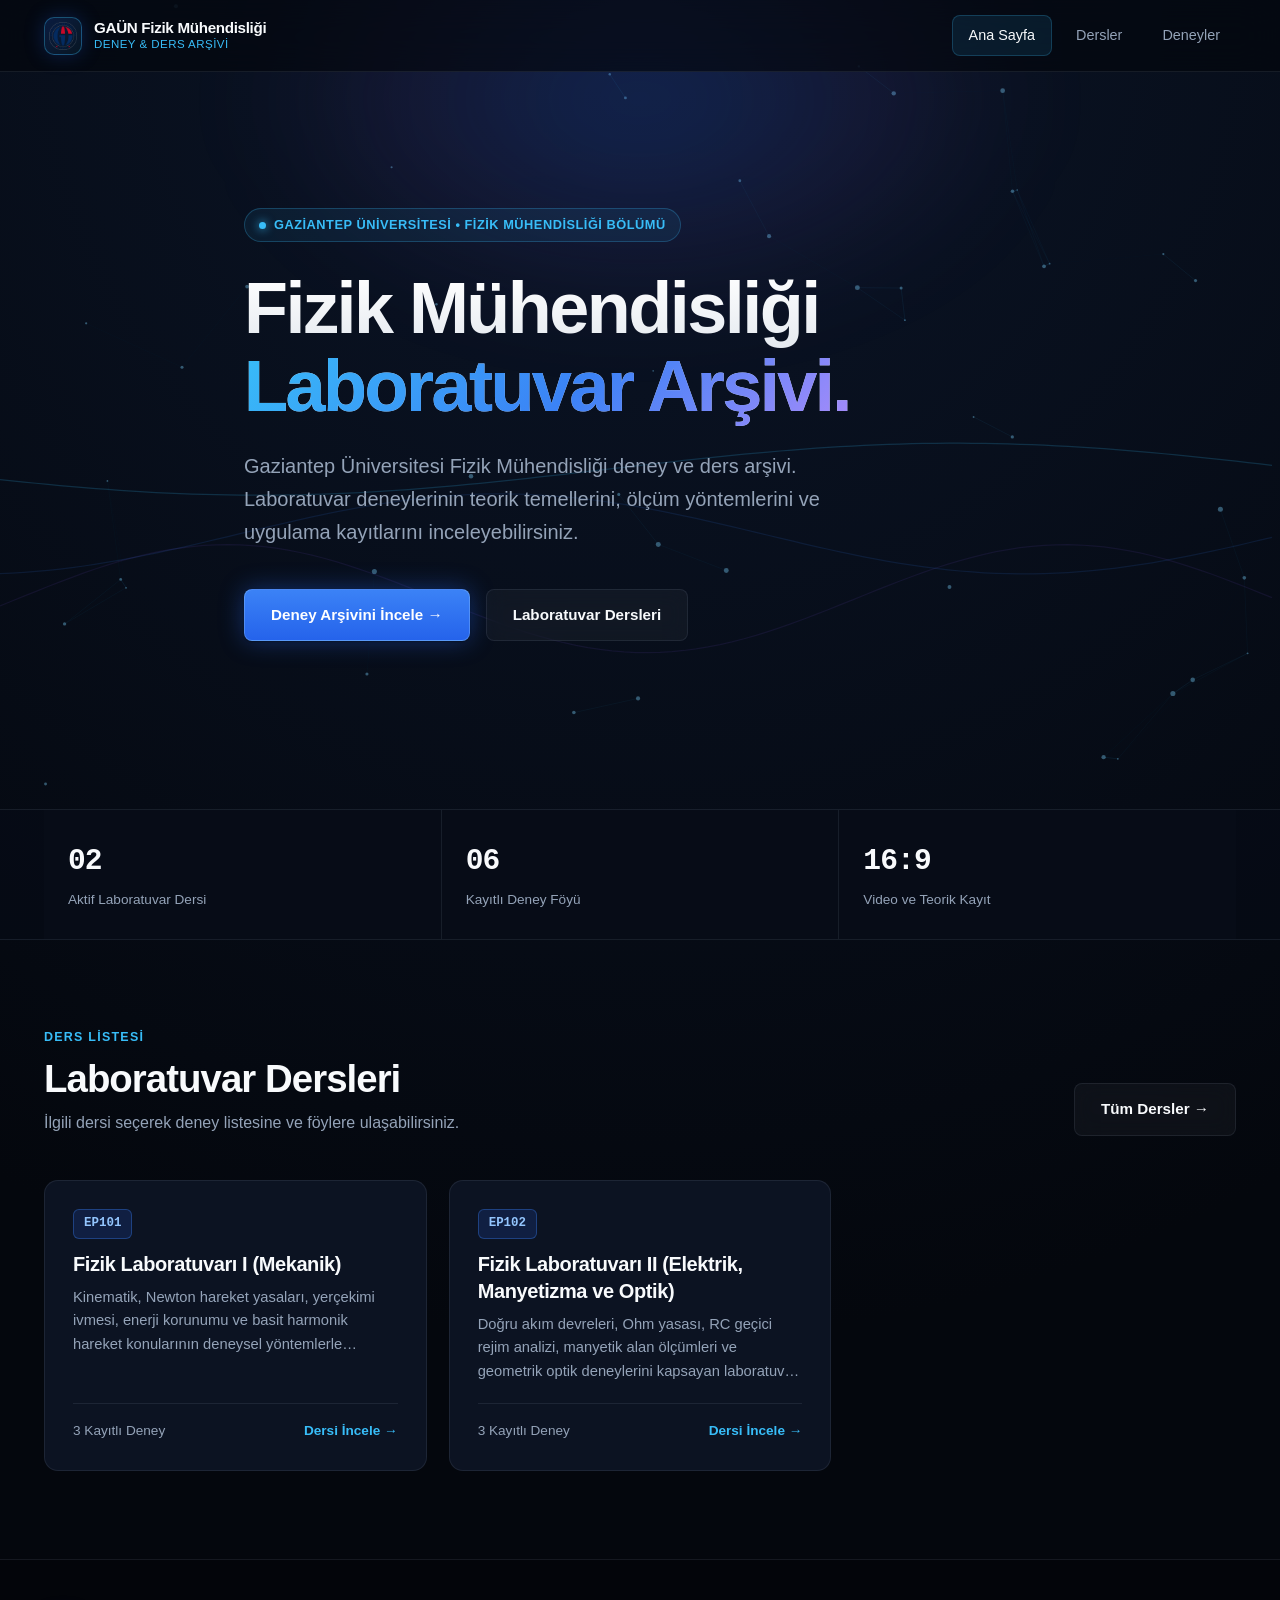
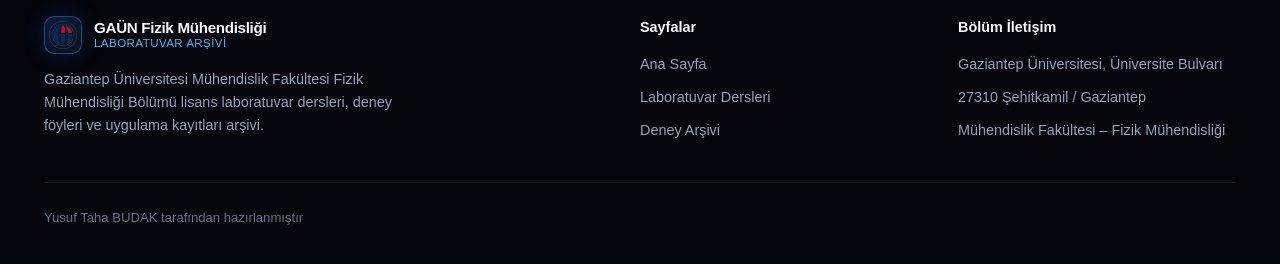
==== commit 09c1ff7e: "Ana sayfa düzeni değişitirildi." ====
--- a/index.html
+++ b/index.html
@@ -57,7 +57,7 @@
       </div>
     </section>
 
-    <!-- İstatistik Şeridi (3 Sütun - Bedava/Açık Erişim kutusu kaldırıldı) -->
+    <!-- İstatistik Şeridi -->
     <section class="stats-bar" aria-label="Arşiv Özeti">
       <div class="container">
         <div class="stats-grid">
@@ -77,27 +77,8 @@
       </div>
     </section>
 
-    <!-- Son Eklenen Deneyler -->
+    <!-- Laboratuvar Dersleri -->
     <section class="section">
-      <div class="container">
-        <div class="section-header">
-          <div>
-            <span class="section-eyebrow">Güncel Kayıtlar</span>
-            <h2 class="section-title">Son Eklenen Deneyler</h2>
-            <p class="section-desc">Bölüm laboratuvarlarında yürütülen temel fizik deneylerinin föyleri ve uygulama kayıtları.</p>
-          </div>
-          <a href="deneyler.html" class="btn btn-secondary">Tüm Deneyleri Gör →</a>
-        </div>
-        <div class="cards-grid" id="featured-experiments">
-          <div class="skeleton"></div>
-          <div class="skeleton"></div>
-          <div class="skeleton"></div>
-        </div>
-      </div>
-    </section>
-
-    <!-- Laboratuvar Dersleri -->
-    <section class="section" style="border-top: 1px solid var(--border-hairline); background: rgba(7, 12, 23, 0.45);">
       <div class="container">
         <div class="section-header">
           <div>
